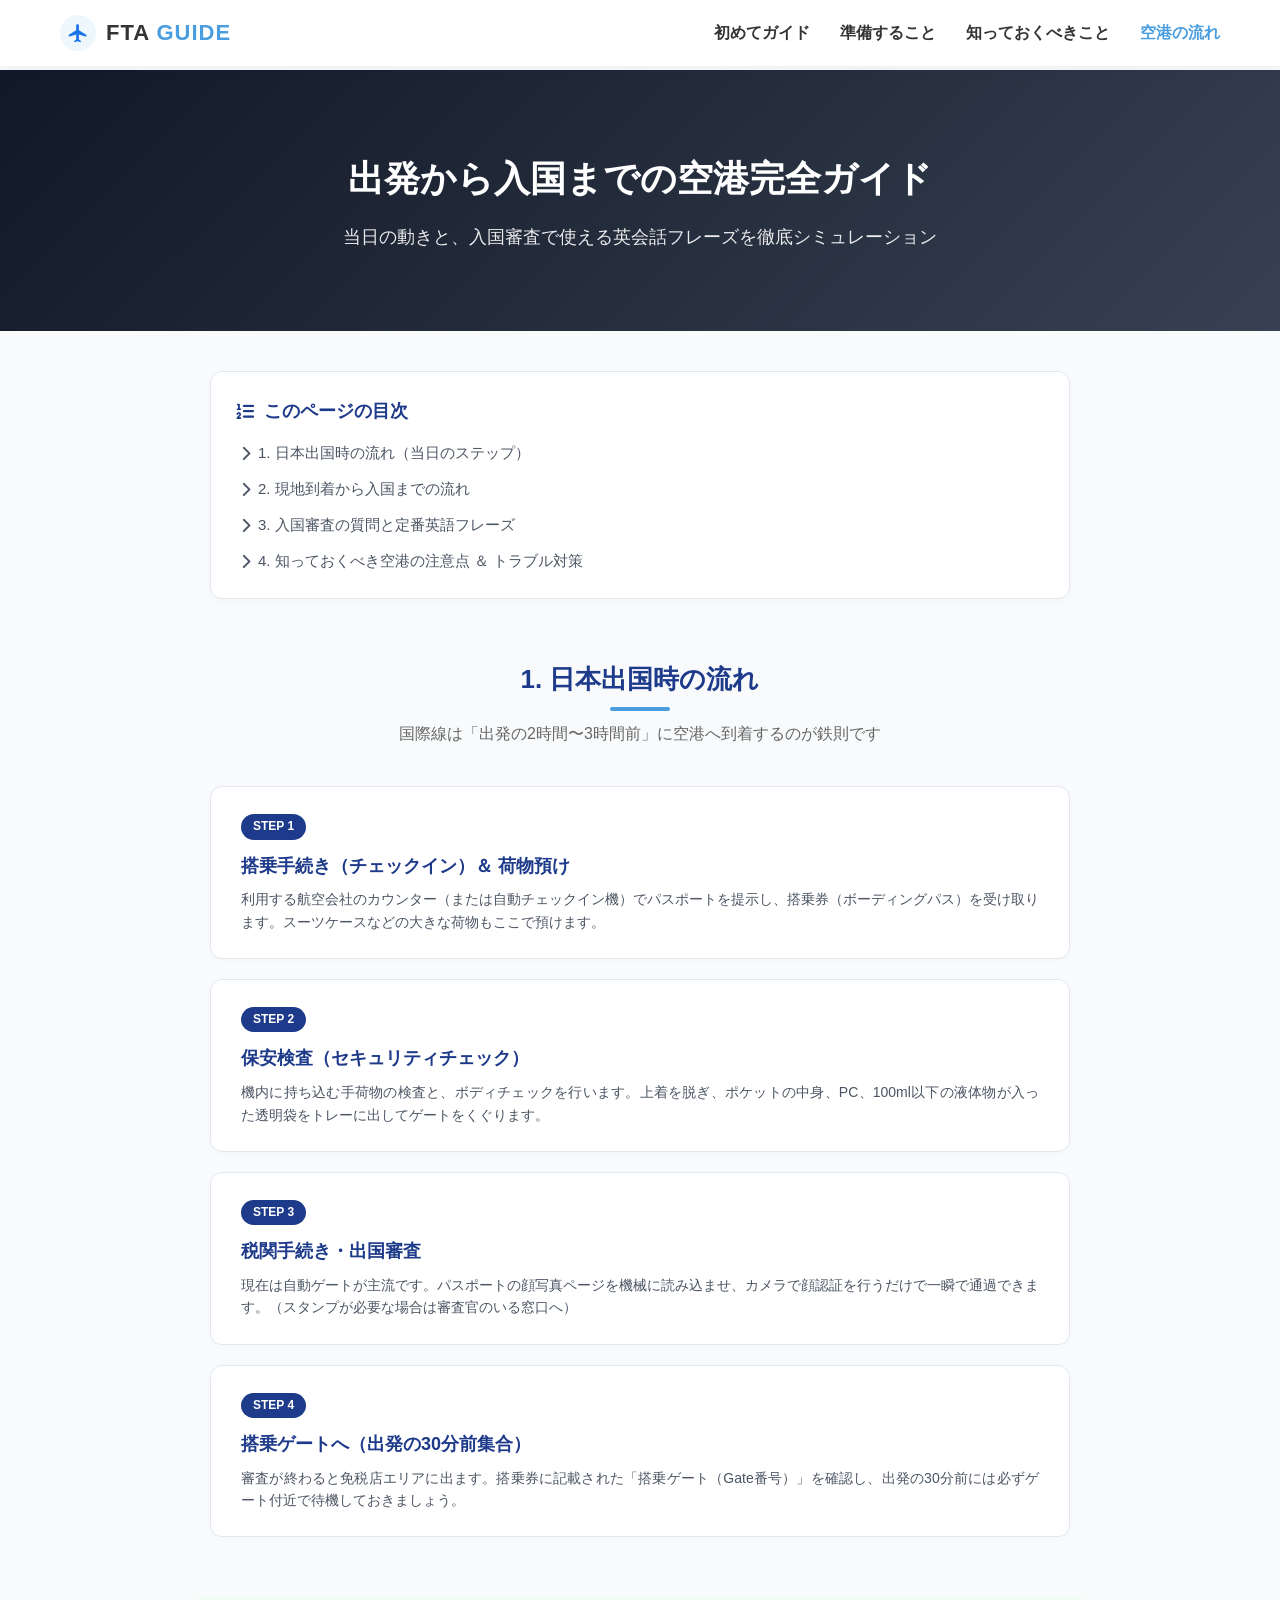
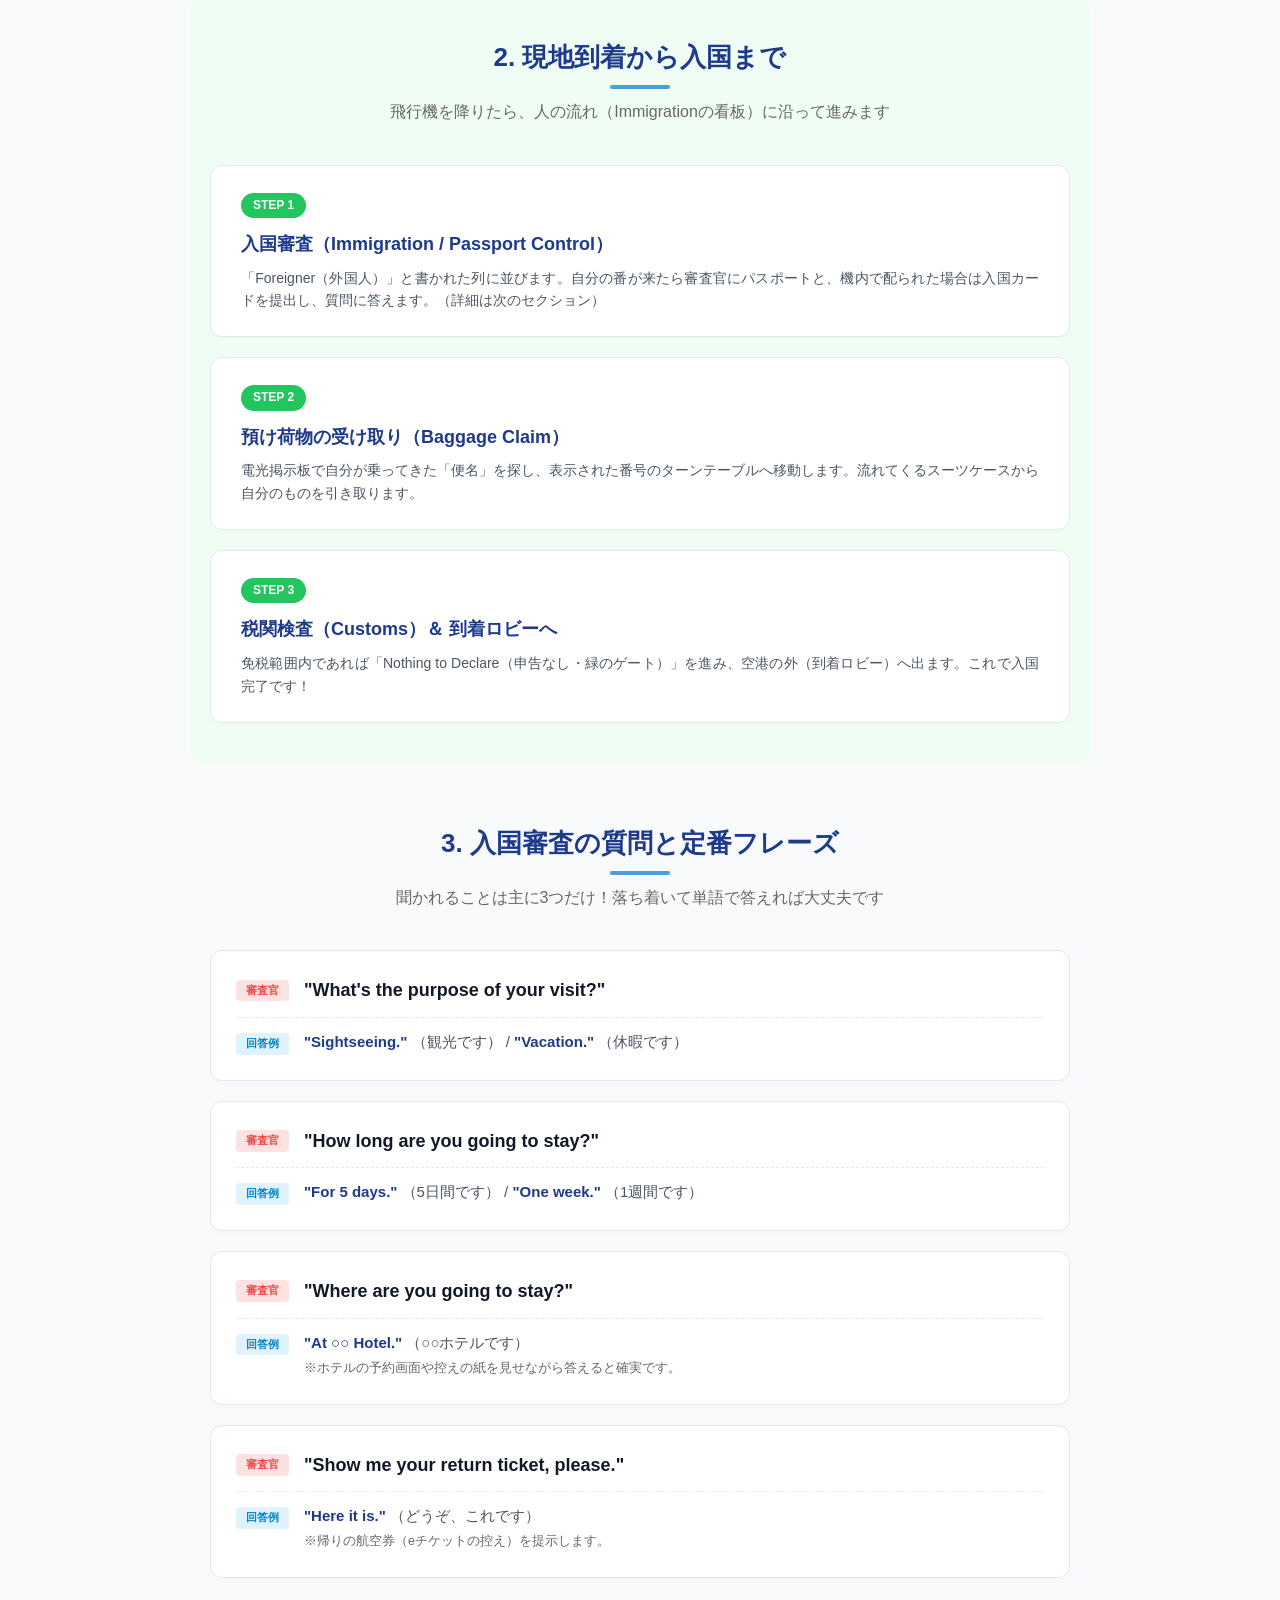
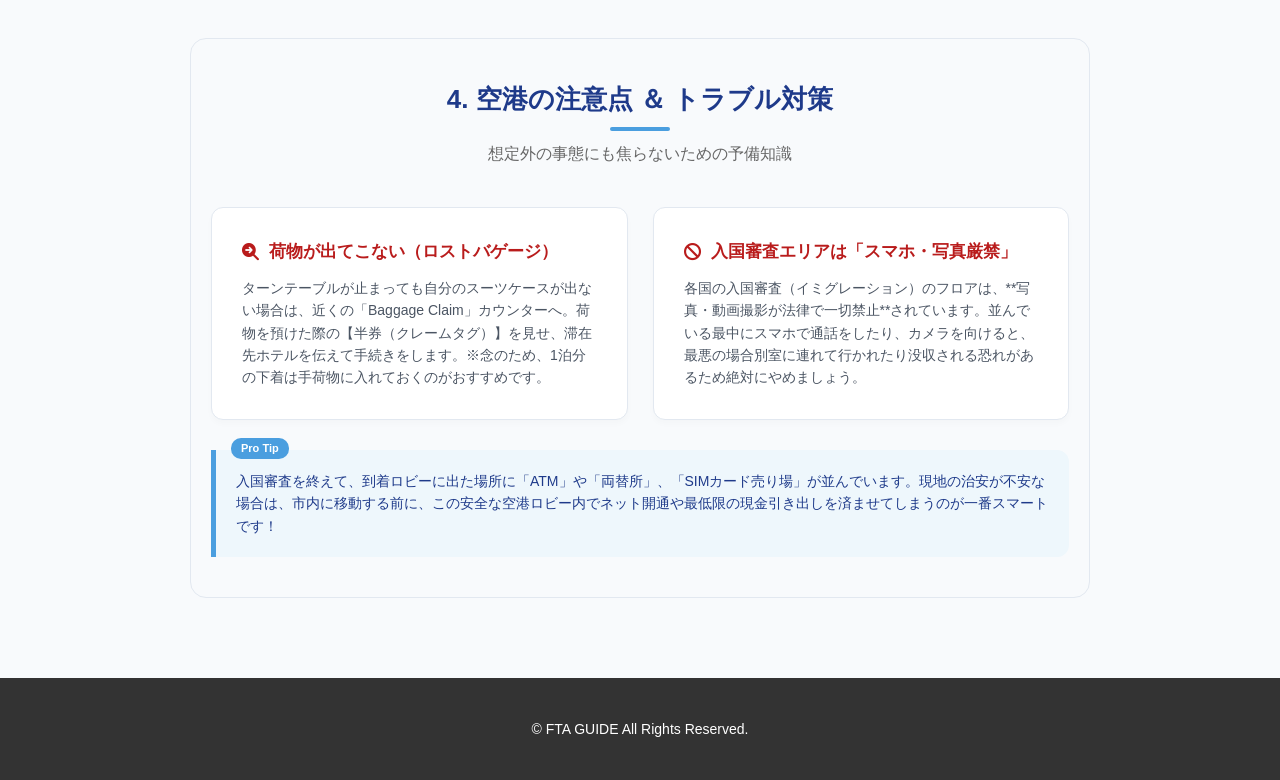
==== airport.html @ abfdf831 "Add files via upload" ====
<!DOCTYPE html>
<html lang="ja">
<head>
  <meta charset="UTF-8">
  <meta name="viewport" content="width=device-width, initial-scale=1.0">
  <title>空港の流れ - FTA GUIDE</title>
  <link rel="stylesheet" href="airport.css">
  <link rel="stylesheet" href="https://cdnjs.cloudflare.com/ajax/libs/font-awesome/6.5.1/css/all.min.css">
</head>
<body>

  <header>
    <nav>
      <a href="index.html" class="logo">
        <span class="logo-icon"></span>
        <span class="logo-text">FTA <span class="highlight">GUIDE</span></span>
      </a>
      <ul>
        <li><a href="guide.html">初めてガイド</a></li>
        <li><a href="prepare.html">準備すること</a></li>
        <li><a href="tips.html">知っておくべきこと</a></li>
        <li><a href="airport.html" class="active">空港の流れ</a></li>
      </ul>
    </nav>
  </header>

  <main>
    <section class="hero-section">
      <h1>出発から入国までの空港完全ガイド</h1>
      <p>当日の動きと、入国審査で使える英会話フレーズを徹底シミュレーション</p>
    </section>

    <section class="container toc-section">
      <div class="toc-box">
        <h2 class="toc-title"><i class="fa-solid fa-list-ol"></i> このページの目次</h2>
        <ul class="toc-list">
          <li><a href="#departure-anchor"><i class="fa-solid fa-chevron-right"></i> 1. 日本出国時の流れ（当日のステップ）</a></li>
          <li><a href="#arrival-anchor"><i class="fa-solid fa-chevron-right"></i> 2. 現地到着から入国までの流れ</a></li>
          <li><a href="#interview-anchor"><i class="fa-solid fa-chevron-right"></i> 3. 入国審査の質問と定番英語フレーズ</a></li>
          <li><a href="#trouble-anchor"><i class="fa-solid fa-chevron-right"></i> 4. 知っておくべき空港の注意点 ＆ トラブル対策</a></li>
        </ul>
      </div>
    </section>

    <section id="departure-anchor" class="container">
      <h2 class="section-title">1. 日本出国時の流れ</h2>
      <p class="section-sub-title">国際線は「出発の2時間〜3時間前」に空港へ到着するのが鉄則です</p>
      
      <div class="airport-steps">
        <div class="step-card">
          <div class="step-num">STEP 1</div>
          <h3>搭乗手続き（チェックイン）＆ 荷物預け</h3>
          <p>利用する航空会社のカウンター（または自動チェックイン機）でパスポートを提示し、搭乗券（ボーディングパス）を受け取ります。スーツケースなどの大きな荷物もここで預けます。</p>
        </div>
        <div class="step-card">
          <div class="step-num">STEP 2</div>
          <h3>保安検査（セキュリティチェック）</h3>
          <p>機内に持ち込む手荷物の検査と、ボディチェックを行います。上着を脱ぎ、ポケットの中身、PC、100ml以下の液体物が入った透明袋をトレーに出してゲートをくぐります。</p>
        </div>
        <div class="step-card">
          <div class="step-num">STEP 3</div>
          <h3>税関手続き・出国審査</h3>
          <p>現在は自動ゲートが主流です。パスポートの顔写真ページを機械に読み込ませ、カメラで顔認証を行うだけで一瞬で通過できます。（スタンプが必要な場合は審査官のいる窓口へ）</p>
        </div>
        <div class="step-card">
          <div class="step-num">STEP 4</div>
          <h3>搭乗ゲートへ（出発の30分前集合）</h3>
          <p>審査が終わると免税店エリアに出ます。搭乗券に記載された「搭乗ゲート（Gate番号）」を確認し、出発の30分前には必ずゲート付近で待機しておきましょう。</p>
        </div>
      </div>
    </section>

    <section id="arrival-anchor" class="container bg-light">
      <h2 class="section-title">2. 現地到着から入国まで</h2>
      <p class="section-sub-title">飛行機を降りたら、人の流れ（Immigrationの看板）に沿って進みます</p>
      
      <div class="airport-steps">
        <div class="step-card bg-white">
          <div class="step-num label-green">STEP 1</div>
          <h3>入国審査（Immigration / Passport Control）</h3>
          <p>「Foreigner（外国人）」と書かれた列に並びます。自分の番が来たら審査官にパスポートと、機内で配られた場合は入国カードを提出し、質問に答えます。（詳細は次のセクション）</p>
        </div>
        <div class="step-card bg-white">
          <div class="step-num label-green">STEP 2</div>
          <h3>預け荷物の受け取り（Baggage Claim）</h3>
          <p>電光掲示板で自分が乗ってきた「便名」を探し、表示された番号のターンテーブルへ移動します。流れてくるスーツケースから自分のものを引き取ります。</p>
        </div>
        <div class="step-card bg-white">
          <div class="step-num label-green">STEP 3</div>
          <h3>税関検査（Customs）＆ 到着ロビーへ</h3>
          <p>免税範囲内であれば「Nothing to Declare（申告なし・緑のゲート）」を進み、空港の外（到着ロビー）へ出ます。これで入国完了です！</p>
        </div>
      </div>
    </section>

    <section id="interview-anchor" class="container">
      <h2 class="section-title">3. 入国審査の質問と定番フレーズ</h2>
      <p class="section-sub-title">聞かれることは主に3つだけ！落ち着いて単語で答えれば大丈夫です</p>

      <div class="phrase-list">
        <div class="phrase-box">
          <div class="english-q">
            <span class="q-badge">審査官</span>
            <p><strong>"What's the purpose of your visit?"</strong></p>
          </div>
          <div class="answer-example">
            <span class="a-badge">回答例</span>
            <p><span class="eng-a">"Sightseeing."</span> （観光です） / <span class="eng-a">"Vacation."</span> （休暇です）</p>
          </div>
        </div>

        <div class="phrase-box">
          <div class="english-q">
            <span class="q-badge">審査官</span>
            <p><strong>"How long are you going to stay?"</strong></p>
          </div>
          <div class="answer-example">
            <span class="a-badge">回答例</span>
            <p><span class="eng-a">"For 5 days."</span> （5日間です） / <span class="eng-a">"One week."</span> （1週間です）</p>
          </div>
        </div>

        <div class="phrase-box">
          <div class="english-q">
            <span class="q-badge">審査官</span>
            <p><strong>"Where are you going to stay?"</strong></p>
          </div>
          <div class="answer-example">
            <span class="a-badge">回答例</span>
            <p><span class="eng-a">"At ○○ Hotel."</span> （○○ホテルです） <br><small style="color: #666;">※ホテルの予約画面や控えの紙を見せながら答えると確実です。</small></p>
          </div>
        </div>

        <div class="phrase-box">
          <div class="english-q">
            <span class="q-badge">審査官</span>
            <p><strong>"Show me your return ticket, please."</strong></p>
          </div>
          <div class="answer-example">
            <span class="a-badge">回答例</span>
            <p><span class="eng-a">"Here it is."</span> （どうぞ、これです） <br><small style="color: #666;">※帰りの航空券（eチケットの控え）を提示します。</small></p>
          </div>
        </div>
      </div>
    </section>

    <section id="trouble-anchor" class="container bg-light-blue">
      <h2 class="section-title">4. 空港の注意点 ＆ トラブル対策</h2>
      <p class="section-sub-title">想定外の事態にも焦らないための予備知識</p>

      <div class="trouble-grid">
        <div class="trouble-card">
          <h3><i class="fa-solid fa-magnifying-glass-arrow-right"></i> 荷物が出てこない（ロストバゲージ）</h3>
          <p>ターンテーブルが止まっても自分のスーツケースが出ない場合は、近くの「Baggage Claim」カウンターへ。荷物を預けた際の【半券（クレームタグ）】を見せ、滞在先ホテルを伝えて手続きをします。※念のため、1泊分の下着は手荷物に入れておくのがおすすめです。</p>
        </div>
        <div class="trouble-card">
          <h3><i class="fa-solid fa-ban"></i> 入国審査エリアは「スマホ・写真厳禁」</h3>
          <p>各国の入国審査（イミグレーション）のフロアは、**写真・動画撮影が法律で一切禁止**されています。並んでいる最中にスマホで通話をしたり、カメラを向けると、最悪の場合別室に連れて行かれたり没収される恐れがあるため絶対にやめましょう。</p>
        </div>
      </div>

      <div class="advice-box">
        <span class="advice-badge">Pro Tip</span>
        <p>入国審査を終えて、到着ロビーに出た場所に「ATM」や「両替所」、「SIMカード売り場」が並んでいます。現地の治安が不安な場合は、市内に移動する前に、この安全な空港ロビー内でネット開通や最低限の現金引き出しを済ませてしまうのが一番スマートです！</p>
      </div>
    </section>
  </main>

  <footer>
    <p>&copy; FTA GUIDE All Rights Reserved.</p>
  </footer>

</body>
</html>
---- airport.css ----
/* ==========================================================================
   共通設定 ＆ ヘッダー（共通デザインシステム継承）
   ========================================================================== */
* {
    margin: 0;
    padding: 0;
    box-sizing: border-box;
}

body {
    font-family: 'Helvetica Neue', Arial, 'Hiragino Kaku Gothic ProN', 'Hiragino Sans', Meiryo, sans-serif;
    color: #333333;
    background-color: #f8fafc;
    line-height: 1.6;
}

header {
    background-color: #ffffff;
    box-shadow: 0 2px 10px rgba(0, 0, 0, 0.05);
    position: fixed;
    top: 0;
    left: 0;
    width: 100%;
    z-index: 1000;
}

nav {
    display: flex;
    justify-content: space-between;
    align-items: center;
    max-width: 1200px;
    margin: 0 auto;
    padding: 15px 20px;
}

nav .logo {
    display: flex !important;
    align-items: center;
    gap: 10px;
    font-family: 'Arial Black', Impact, sans-serif;
    letter-spacing: 1px;
    cursor: pointer;
    text-decoration: none !important;
}

nav .logo-icon {
    width: 36px;
    height: 36px;
    background-color: #eef7fc;
    border-radius: 50%;
    display: flex;
    align-items: center;
    justify-content: center;
    background-image: url("data:image/svg+xml;utf8,<svg xmlns='http://www.w3.org/2000/svg' viewBox='0 0 24 24' fill='%231a73e8'><path d='M21 16v-2l-8-5V3.5c0-.83-.67-1-1.5-1s-1.5.17-1.5 1V9l-8 5v2l8-2.5V19l-2 1.5V22l3.5-1 3.5 1v-1.5L13 19v-5.5l8 2.5z'/></svg>") !important;
    background-size: 22px;
    background-repeat: no-repeat;
    background-position: center;
    transition: transform 0.3s ease;
}

nav .logo:hover .logo-icon {
    transform: rotate(15deg) scale(1.1);
}

nav .logo-text {
    font-size: 22px;
    color: #333333;
    font-weight: 900 !important;
    text-decoration: none !important;
}

nav .logo-text .highlight {
    color: #4a9edf !important;
    font-weight: 900 !important;
    text-decoration: none !important;
}

nav ul {
    display: flex;
    list-style: none;
    gap: 30px;
}

nav ul li a {
    text-decoration: none;
    color: #333333;
    font-size: 16px;
    font-weight: 700;
}

nav ul li a:hover,
nav ul li a.active {
    color: #4a9edf;
}

/* ==========================================================================
   レイアウト ＆ 背景
   ========================================================================== */
main {
    margin-top: 70px;
}

.hero-section {
    background: linear-gradient(135deg, #111827 0%, #374151 100%); /* シックな空港をイメージしたダークグレー */
    color: #ffffff;
    text-align: center;
    padding: 80px 20px;
}

.hero-section h1 {
    font-size: 36px;
    margin-bottom: 15px;
    font-weight: 700;
}

.hero-section p {
    font-size: 18px;
    opacity: 0.9;
}

.container {
    max-width: 900px;
    margin: 60px auto;
    padding: 0 20px;
}

.bg-light {
    background-color: #f0fdf4; /* 入国セクション：安心感のあるグリーン */
    padding: 40px 20px;
    border-radius: 16px;
}

.bg-light-blue {
    background-color: #f8fafc;
    border: 1px solid #e2e8f0;
    padding: 40px 20px;
    border-radius: 16px;
}

.bg-white {
    background-color: #ffffff !important;
}

.section-title {
    font-size: 26px;
    color: #1e3a8a;
    text-align: center;
    margin-bottom: 30px;
    position: relative;
    padding-bottom: 10px;
}

.section-title::after {
    content: '';
    position: absolute;
    bottom: 0;
    left: 50%;
    transform: translateX(-50%);
    width: 60px;
    height: 4px;
    background-color: #4a9edf;
    border-radius: 2px;
}

.section-sub-title {
    text-align: center !important;
    font-size: 16px;
    color: #666666;
    margin-top: -20px;
    margin-bottom: 40px;
}

/* ==========================================================================
   各コンポーネントの装飾
   ========================================================================== */

/* ページ内目次 */
.toc-section {
    margin-top: 40px !important;
    margin-bottom: 20px !important;
}

.toc-box {
    background-color: #ffffff;
    border: 1px solid #e2e8f0;
    border-radius: 12px;
    padding: 25px;
    box-shadow: 0 4px 10px rgba(0,0,0,0.02);
}

.toc-title {
    font-size: 18px;
    color: #1e3a8a;
    margin-bottom: 15px;
    display: flex;
    align-items: center;
    gap: 10px;
}

.toc-list {
    list-style: none;
    display: flex;
    flex-direction: column;
    gap: 12px;
    padding-left: 5px;
}

.toc-list li a {
    text-decoration: none;
    color: #4b5563;
    font-size: 15px;
    font-weight: 500;
    display: flex;
    align-items: center;
    gap: 8px;
    transition: color 0.2s ease, padding-left 0.2s ease;
}

.toc-list li a:hover {
    color: #4a9edf;
    padding-left: 5px;
}

html {
    scroll-behavior: smooth;
    scroll-padding-top: 100px;
}

/* 1. 空港の縦並びステップカード */
.airport-steps {
    display: flex;
    flex-direction: column;
    gap: 20px;
}

.step-card {
    background-color: #ffffff;
    border-radius: 12px;
    padding: 25px 30px;
    border: 1px solid #e2e8f0;
    box-shadow: 0 4px 6px rgba(0,0,0,0.01);
    position: relative;
}

.step-num {
    display: inline-block;
    background-color: #1e3a8a;
    color: #ffffff;
    font-size: 12px;
    font-weight: 700;
    padding: 3px 12px;
    border-radius: 20px;
    margin-bottom: 12px;
}

.label-green {
    background-color: #22c55e !important;
}

.step-card h3 {
    font-size: 18px;
    color: #1e3a8a;
    margin-bottom: 8px;
}

.step-card p {
    font-size: 14px;
    color: #4b5563;
    text-align: justify;
}

/* 2. 英会話フレーズ集 */
.phrase-list {
    display: flex;
    flex-direction: column;
    gap: 20px;
}

.phrase-box {
    background-color: #ffffff;
    border-radius: 12px;
    border: 1px solid #e2e8f0;
    padding: 25px;
    box-shadow: 0 4px 6px rgba(0,0,0,0.01);
}

.english-q {
    display: flex;
    align-items: center;
    gap: 15px;
    margin-bottom: 12px;
}

.q-badge {
    background-color: #fee2e2;
    color: #ef4444;
    font-size: 11px;
    font-weight: 700;
    padding: 2px 10px;
    border-radius: 4px;
    flex-shrink: 0;
}

.english-q p {
    font-size: 18px;
    color: #111827;
}

.answer-example {
    display: flex;
    align-items: flex-start;
    gap: 15px;
    padding-top: 12px;
    border-top: 1px dashed #e2e8f0;
}

.a-badge {
    background-color: #e0f2fe;
    color: #0284c7;
    font-size: 11px;
    font-weight: 700;
    padding: 2px 10px;
    border-radius: 4px;
    flex-shrink: 0;
    margin-top: 3px;
}

.answer-example p {
    font-size: 15px;
    color: #4b5563;
}

.eng-a {
    font-weight: 700;
    color: #1e3a8a;
}

/* 3. 注意点・トラブルグリッド */
.trouble-grid {
    display: grid;
    grid-template-columns: repeat(auto-fit, minmax(380px, 1fr));
    gap: 25px;
    margin-bottom: 30px;
}

.trouble-card {
    background: #ffffff;
    border: 1px solid #e2e8f0;
    border-radius: 12px;
    padding: 30px;
    box-shadow: 0 4px 6px rgba(0,0,0,0.02);
}

.trouble-card h3 {
    font-size: 17px;
    color: #b91c1c; /* 注意を促すための深い赤 */
    margin-bottom: 12px;
    display: flex;
    align-items: center;
    gap: 10px;
}

.trouble-card p {
    font-size: 14px;
    color: #4b5563;
}

/* 4. おなじみアドバイスボックス */
.advice-box {
    background-color: #eef7fc;
    border-left: 5px solid #4a9edf;
    padding: 20px;
    border-radius: 0 12px 12px 0;
    position: relative;
}

.advice-badge {
    position: absolute;
    top: -12px;
    left: 15px;
    background-color: #4a9edf;
    color: #ffffff;
    font-size: 11px;
    font-weight: 700;
    padding: 2px 10px;
    border-radius: 10px;
}

.advice-box p {
    font-size: 14px;
    color: #1e3a8a;
    margin: 0;
}

/* フッター */
footer {
    text-align: center;
    padding: 40px 20px;
    background-color: #333333;
    color: #ffffff;
    font-size: 14px;
    margin-top: 80px;
}
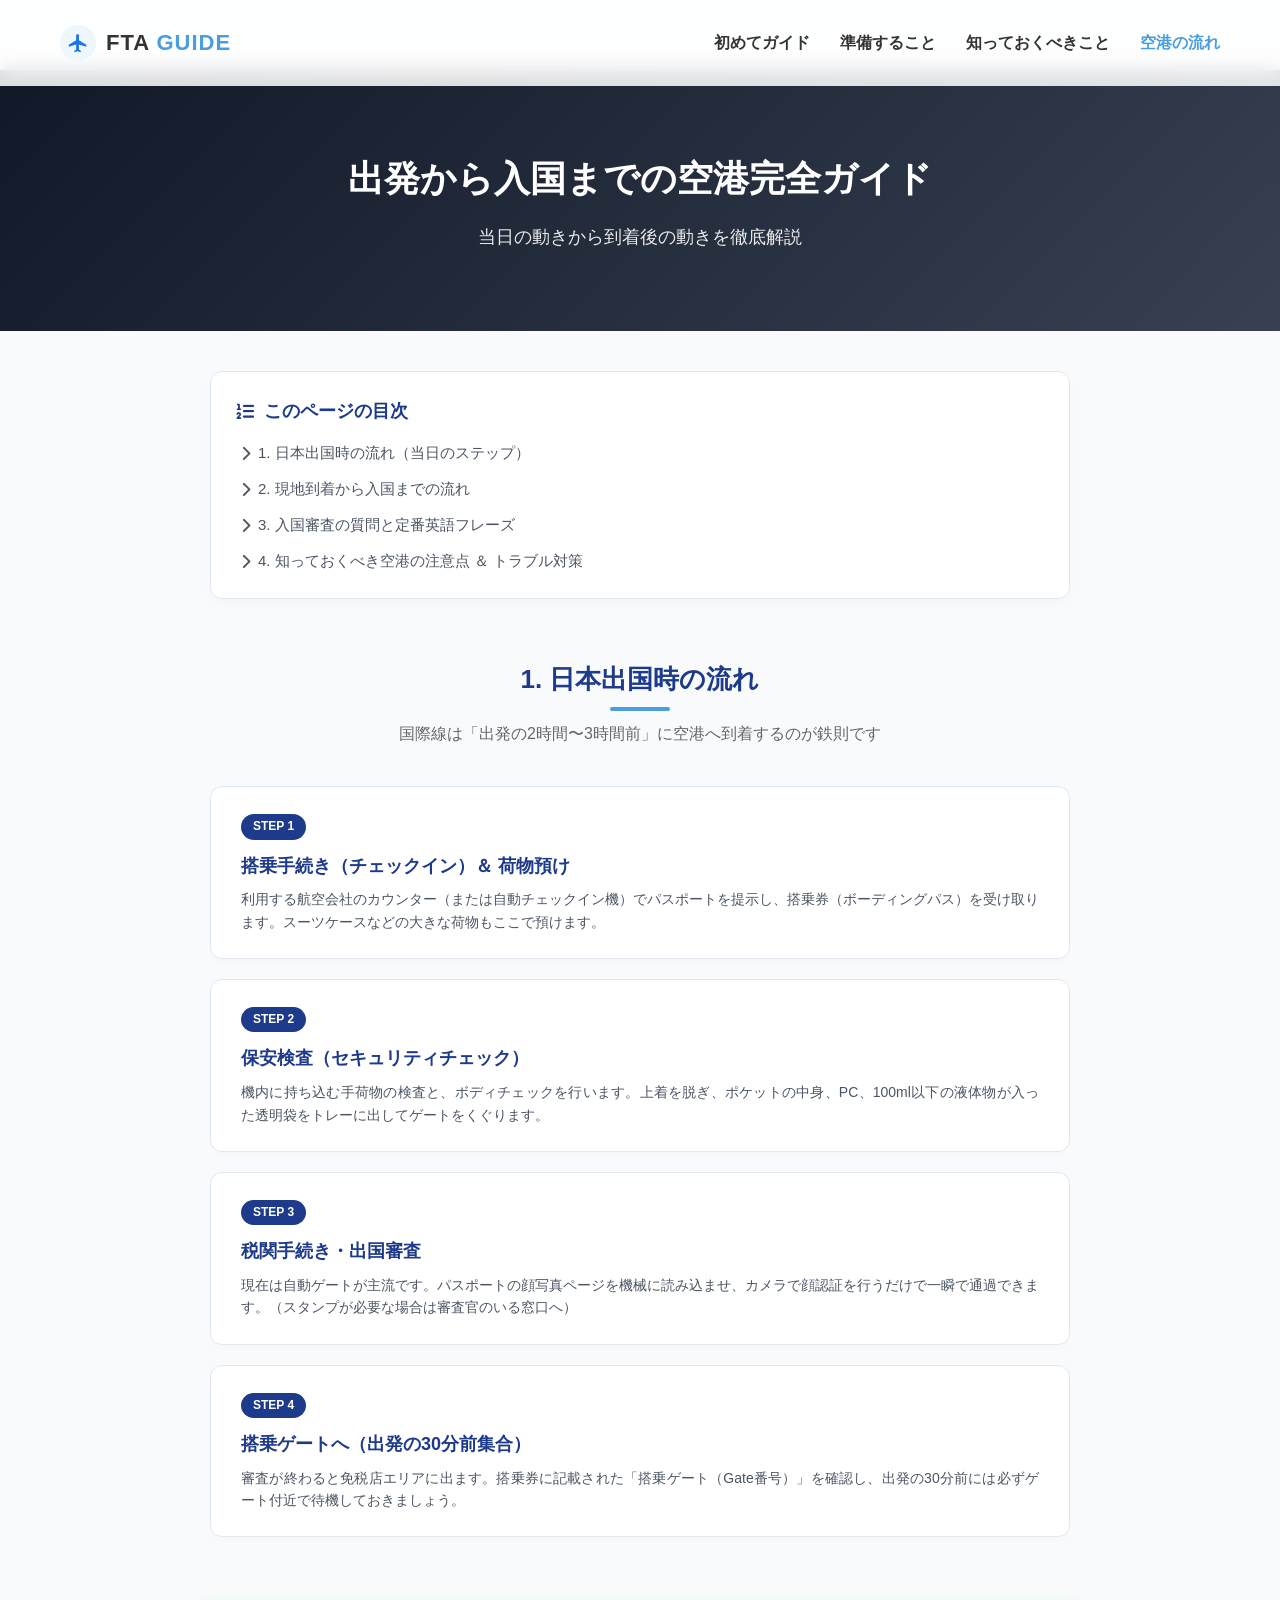
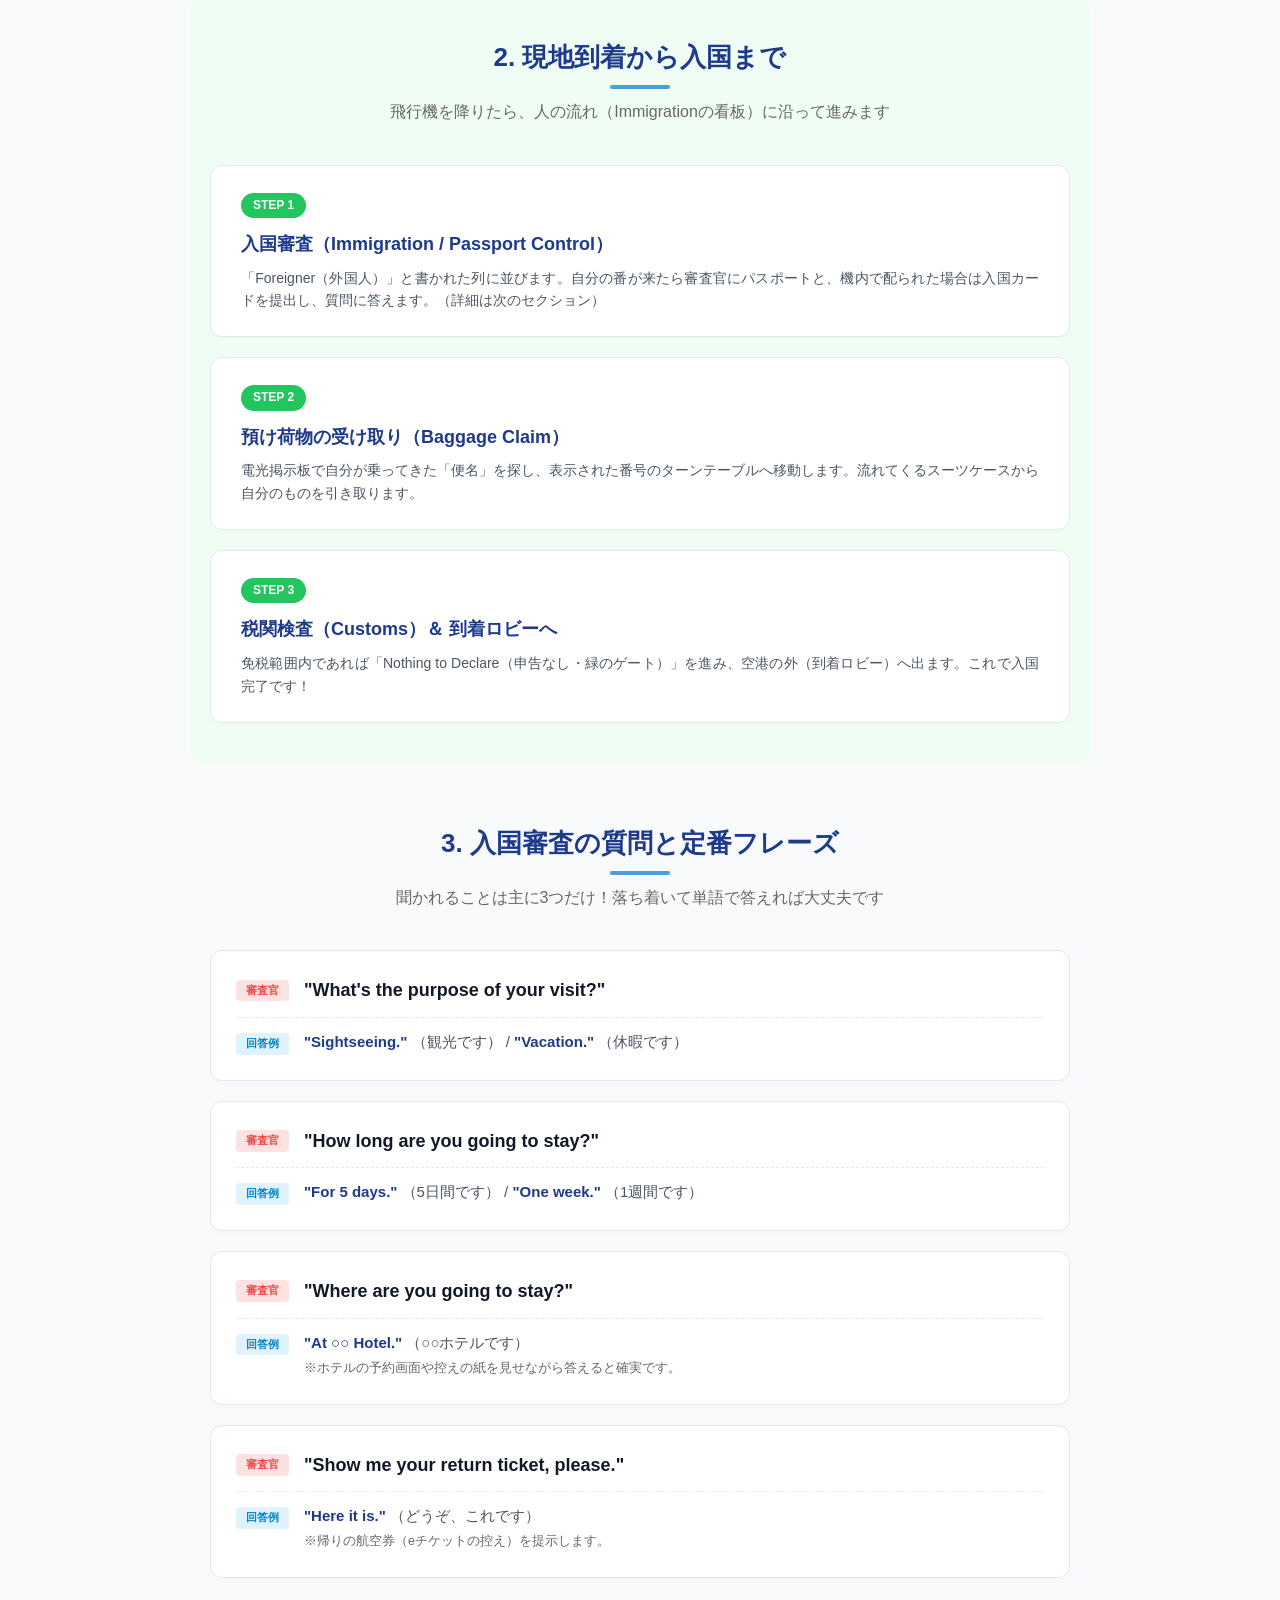
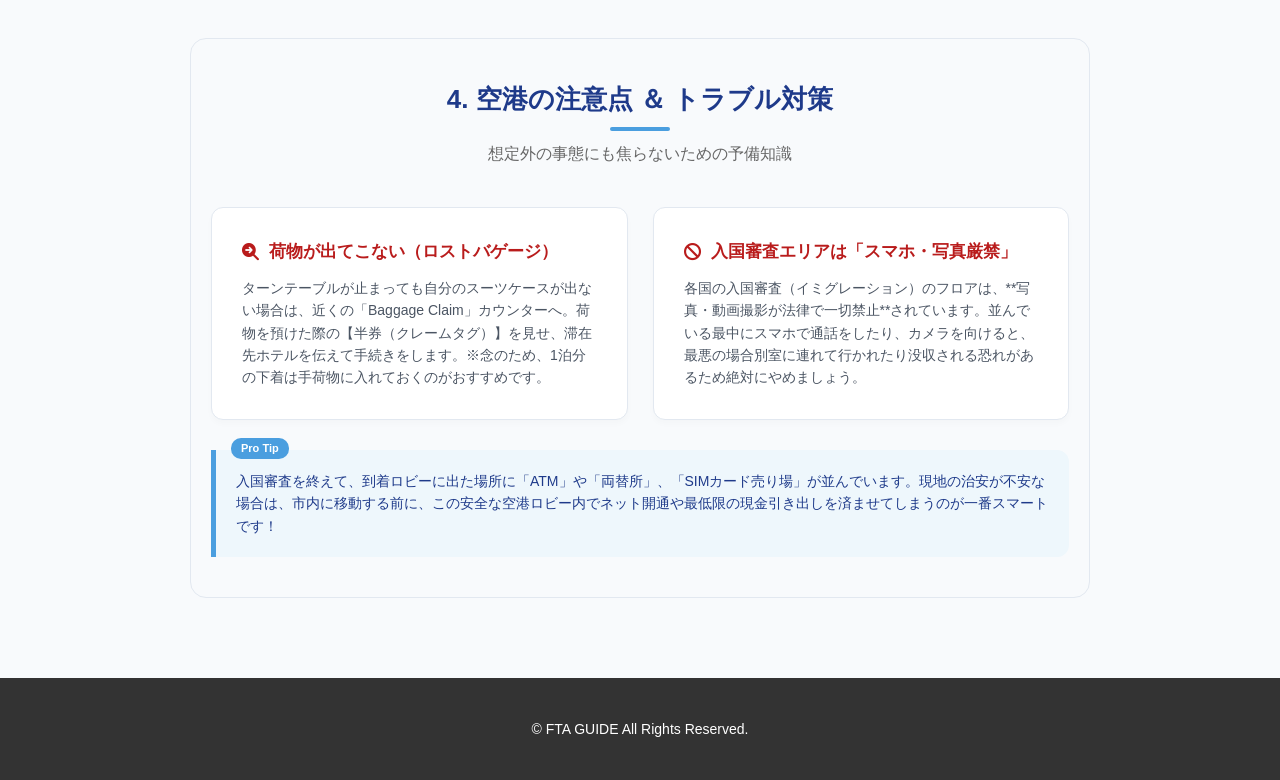
==== commit a2cbe7b6: "Add files via upload" ====
--- a/airport.html
+++ b/airport.html
@@ -27,7 +27,7 @@
   <main>
     <section class="hero-section">
       <h1>出発から入国までの空港完全ガイド</h1>
-      <p>当日の動きと、入国審査で使える英会話フレーズを徹底シミュレーション</p>
+      <p>当日の動きから到着後の動きを徹底解説</p>
     </section>
 
     <section class="container toc-section">
--- a/airport.css
+++ b/airport.css
@@ -24,13 +24,22 @@
     z-index: 1000;
 }
 
+/* ==========================================================================
+   【修正】ナビゲーションの位置を見本（index.html）と完全に一致させる
+   ========================================================================== */
 nav {
+    position: fixed;   /* 画面の一番上に固定 */
+    top: 0;
+    left: 0;
+    width: 100%;       /* 横幅を画面いっぱいに広げる（見本と統一） */
     display: flex;
     justify-content: space-between;
     align-items: center;
-    max-width: 1200px;
-    margin: 0 auto;
-    padding: 15px 20px;
+    padding: 25px 60px; /* ★ここを60pxにすることで、見本のロゴ位置と完全一致します */
+    background: rgba(255, 255, 255, 0.85);
+    backdrop-filter: blur(10px);
+    z-index: 1000;
+    box-sizing: border-box; /* はみ出し防止 */
 }
 
 nav .logo {
